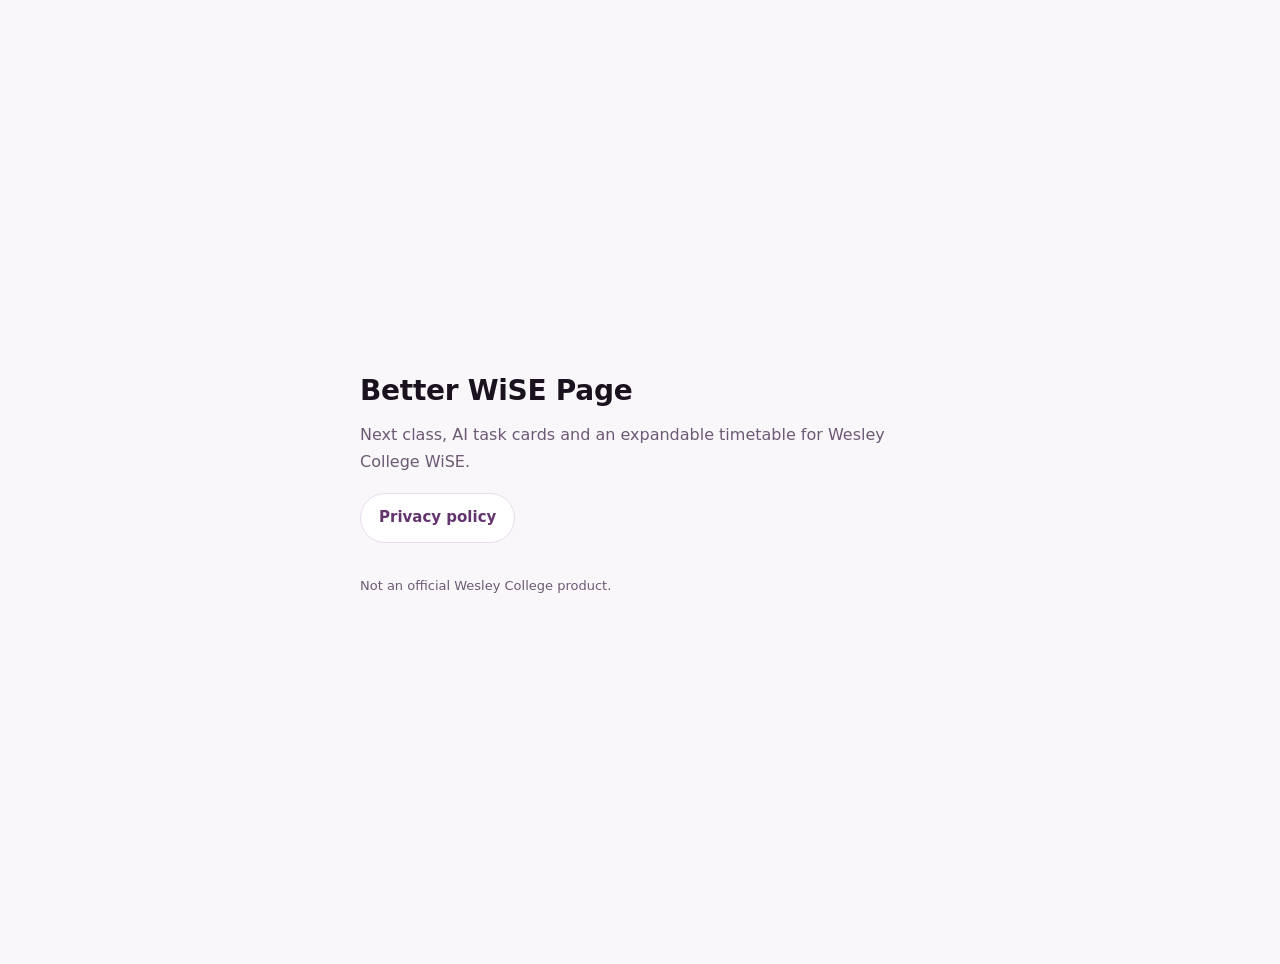
==== index.html @ 28513985 "Add index.html" ====
<!doctype html>
<html lang="en">
<head>
<meta charset="utf-8" />
<meta name="viewport" content="width=device-width, initial-scale=1" />
<title>Better WiSE Page</title>
<meta name="description" content="Better WiSE Page — a browser extension that improves the WiSE learning platform." />
<style>
  :root{--ink:#1b1220;--muted:#6c5a74;--purple:#64346f;--bg:#faf7fb;--line:#e7dced}
  body{
    margin:0;min-height:100vh;display:grid;place-items:center;background:var(--bg);color:var(--ink);
    font:16px/1.7 ui-sans-serif,system-ui,-apple-system,"Segoe UI",Roboto,sans-serif;padding:32px
  }
  main{max-width:560px;width:100%}
  h1{font-size:28px;margin:0 0 6px;letter-spacing:-.01em}
  p{margin:0 0 18px;color:var(--muted)}
  .links{display:flex;flex-wrap:wrap;gap:12px}
  a.btn{
    display:inline-block;padding:11px 18px;border-radius:999px;text-decoration:none;
    border:1px solid var(--line);background:#fff;color:var(--purple);font-weight:600;font-size:15px
  }
  a.btn:hover{border-color:var(--purple)}
  footer{margin-top:32px;font-size:13px;color:var(--muted)}
  @media (prefers-color-scheme: dark){
    :root{--ink:#f2ecf5;--muted:#a99bb2;--bg:#171019;--line:#3a2c40}
    a.btn{background:#221722;color:#d9b3e6}
  }
</style>
</head>
<body>
<main>
  <h1>Better WiSE Page</h1>
  <p>Next class, AI task cards and an expandable timetable for Wesley College WiSE.</p>
  <div class="links">
    <a class="btn" href="./privacy.html">Privacy policy</a>
  </div>
  <footer>Not an official Wesley College product.</footer>
</main>
</body>
</html>
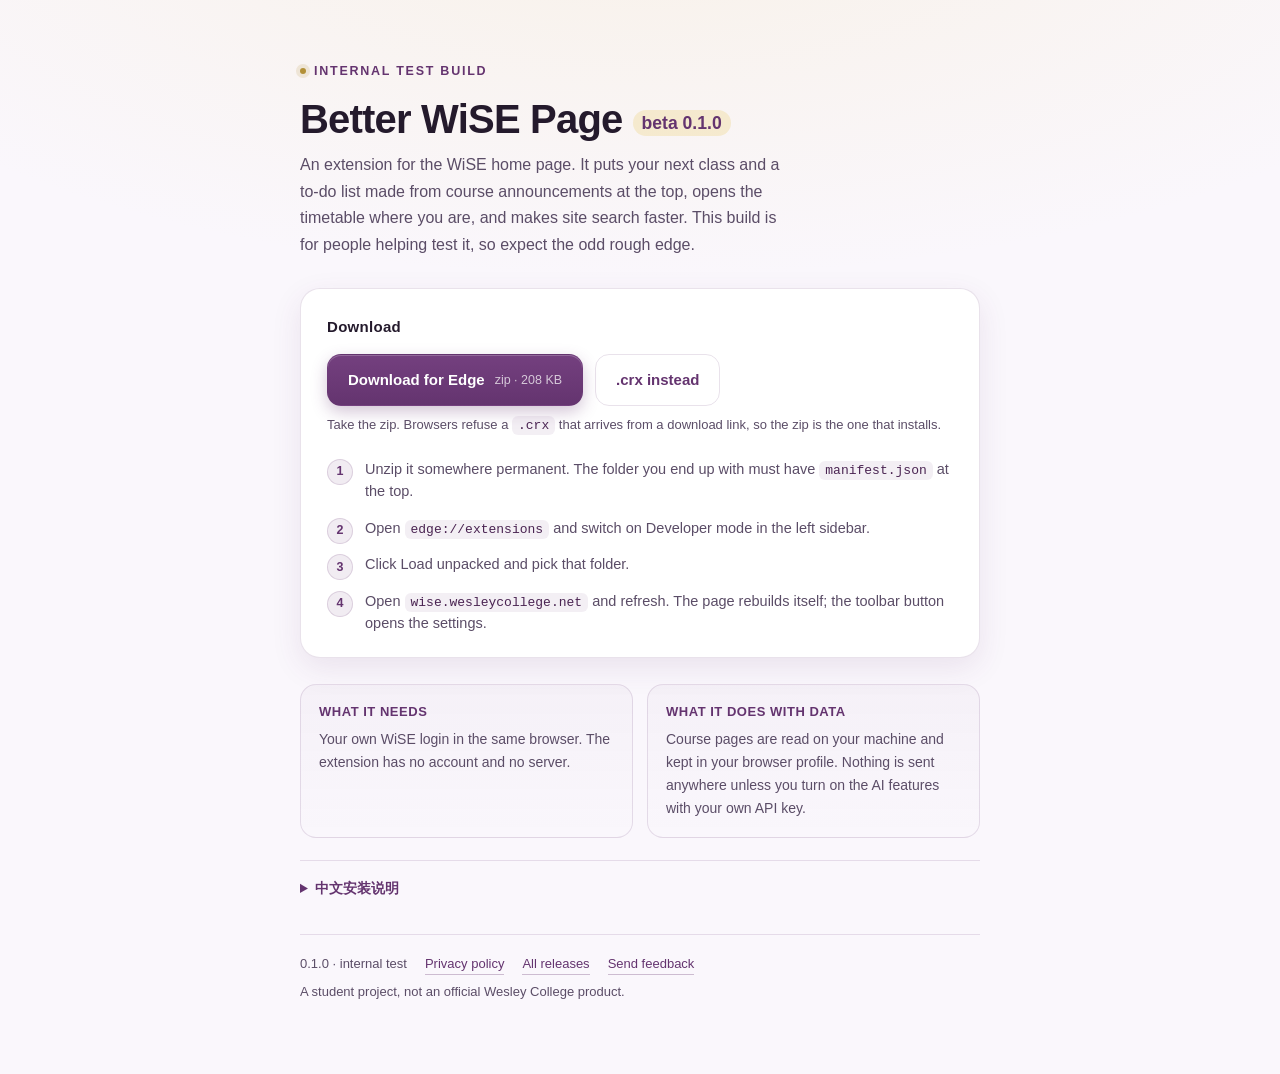
==== commit c5bc6594: "beta landing page" ====
--- a/index.html
+++ b/index.html
@@ -1,40 +1,181 @@
 <!doctype html>
 <html lang="en">
 <head>
-<meta charset="utf-8" />
-<meta name="viewport" content="width=device-width, initial-scale=1" />
-<title>Better WiSE Page</title>
-<meta name="description" content="Better WiSE Page — a browser extension that improves the WiSE learning platform." />
+<meta charset="utf-8">
+<meta name="viewport" content="width=device-width,initial-scale=1">
+<title>Better WiSE Page · beta 0.1.0</title>
+<meta name="description" content="Test build of Better WiSE Page, a browser extension that rebuilds the Wesley College WiSE home page.">
 <style>
-  :root{--ink:#1b1220;--muted:#6c5a74;--purple:#64346f;--bg:#faf7fb;--line:#e7dced}
+  :root{
+    --purple:#64346f; --purple-d:#4a2452; --gold:#b39037; --cream:#f0dca0;
+    --ink:#241a2c; --ink-2:#5b4d67; --line:rgba(100,52,111,.14);
+    --bg:#faf7fc; --card:#ffffff; --shadow:0 10px 30px rgba(100,52,111,.10);
+  }
+  @media (prefers-color-scheme: dark){
+    :root{ --ink:#f4eef8; --ink-2:#b9a9c6; --line:rgba(240,220,160,.16);
+      --bg:#16111b; --card:#1f1826; --shadow:0 10px 30px rgba(0,0,0,.35); }
+  }
+  *{box-sizing:border-box}
+  html,body{margin:0}
   body{
-    margin:0;min-height:100vh;display:grid;place-items:center;background:var(--bg);color:var(--ink);
-    font:16px/1.7 ui-sans-serif,system-ui,-apple-system,"Segoe UI",Roboto,sans-serif;padding:32px
+    background:
+      radial-gradient(120% 60% at 50% -10%, rgba(240,220,160,.22), transparent 60%),
+      var(--bg);
+    color:var(--ink);
+    font:16px/1.65 -apple-system,BlinkMacSystemFont,"Segoe UI",Roboto,"Helvetica Neue",Arial,sans-serif;
+    -webkit-font-smoothing:antialiased;
+    padding:56px 20px 72px;
   }
-  main{max-width:560px;width:100%}
-  h1{font-size:28px;margin:0 0 6px;letter-spacing:-.01em}
-  p{margin:0 0 18px;color:var(--muted)}
-  .links{display:flex;flex-wrap:wrap;gap:12px}
-  a.btn{
-    display:inline-block;padding:11px 18px;border-radius:999px;text-decoration:none;
-    border:1px solid var(--line);background:#fff;color:var(--purple);font-weight:600;font-size:15px
+  .wrap{max-width:680px;margin:0 auto}
+  .eyebrow{
+    display:inline-flex;align-items:center;gap:8px;
+    font-size:12.5px;letter-spacing:.14em;text-transform:uppercase;
+    color:var(--purple);font-weight:650;
   }
-  a.btn:hover{border-color:var(--purple)}
-  footer{margin-top:32px;font-size:13px;color:var(--muted)}
+  @media (prefers-color-scheme: dark){ .eyebrow{color:var(--cream)} }
+  .eyebrow .dot{width:6px;height:6px;border-radius:50%;background:var(--gold);box-shadow:0 0 0 4px rgba(179,144,55,.16)}
+  h1{font-size:clamp(28px,5vw,40px);line-height:1.15;letter-spacing:-.02em;margin:14px 0 10px}
+  h1 .v{
+    font-size:.44em;font-weight:600;vertical-align:middle;margin-left:10px;
+    padding:3px 9px;border-radius:999px;color:var(--purple);
+    background:rgba(240,220,160,.45);letter-spacing:0;
+  }
+  @media (prefers-color-scheme: dark){ h1 .v{color:#2a1c33;background:var(--cream)} }
+  .lede{color:var(--ink-2);margin:0 0 30px;max-width:56ch}
+  .card{
+    background:var(--card);border:1px solid var(--line);border-radius:20px;
+    padding:26px 26px 22px;box-shadow:var(--shadow);
+  }
+  h2{font-size:15px;letter-spacing:.02em;margin:0 0 14px;color:var(--ink)}
+  .dl{display:flex;flex-wrap:wrap;gap:12px;margin:0 0 8px}
+  .btn{
+    display:inline-flex;align-items:center;gap:10px;
+    padding:13px 20px;border-radius:14px;text-decoration:none;font-weight:600;font-size:15px;
+    border:1px solid transparent;transition:transform .12s ease,box-shadow .2s ease;
+  }
+  .btn:active{transform:translateY(1px)}
+  .btn-primary{
+    color:#fff;background:linear-gradient(180deg,#74407f,var(--purple));
+    box-shadow:0 6px 16px rgba(100,52,111,.28),inset 0 1px 0 rgba(255,255,255,.22);
+  }
+  .btn-primary:hover{box-shadow:0 8px 22px rgba(100,52,111,.34),inset 0 1px 0 rgba(255,255,255,.26)}
+  .btn-ghost{color:var(--purple);background:transparent;border-color:var(--line)}
+  @media (prefers-color-scheme: dark){ .btn-ghost{color:var(--cream)} }
+  .btn small{font-weight:450;opacity:.72;font-size:12.5px}
+  .hint{font-size:13px;color:var(--ink-2);margin:6px 0 0}
+  ol.steps{margin:22px 0 0;padding:0;list-style:none;counter-reset:s}
+  ol.steps li{
+    counter-increment:s;position:relative;padding:0 0 14px 38px;
+    color:var(--ink-2);font-size:14.5px;line-height:1.55;
+  }
+  ol.steps li:last-child{padding-bottom:0}
+  ol.steps li::before{
+    content:counter(s);position:absolute;left:0;top:1px;
+    width:24px;height:24px;border-radius:50%;
+    display:grid;place-items:center;font-size:12.5px;font-weight:650;
+    color:var(--purple);background:rgba(100,52,111,.09);
+    border:1px solid rgba(100,52,111,.16);
+  }
   @media (prefers-color-scheme: dark){
-    :root{--ink:#f2ecf5;--muted:#a99bb2;--bg:#171019;--line:#3a2c40}
-    a.btn{background:#221722;color:#d9b3e6}
+    ol.steps li::before{color:var(--cream);background:rgba(240,220,160,.10);border-color:rgba(240,220,160,.2)}
   }
+  ol.steps code, .card code{
+    font:13px/1.4 ui-monospace,SFMono-Regular,Menlo,Consolas,monospace;
+    background:rgba(100,52,111,.08);padding:2px 6px;border-radius:6px;
+    color:var(--purple-d);word-break:break-word;
+  }
+  @media (prefers-color-scheme: dark){
+    ol.steps code,.card code{background:rgba(240,220,160,.10);color:var(--cream)}
+  }
+  .split{display:grid;gap:14px;margin-top:26px}
+  @media (min-width:620px){ .split{grid-template-columns:1fr 1fr} }
+  .mini{
+    border:1px solid var(--line);border-radius:16px;padding:16px 18px;
+    font-size:14px;color:var(--ink-2);background:linear-gradient(180deg,rgba(100,52,111,.03),transparent);
+  }
+  .mini h3{margin:0 0 6px;font-size:13px;letter-spacing:.04em;text-transform:uppercase;color:var(--purple)}
+  @media (prefers-color-scheme: dark){ .mini h3{color:var(--cream)} }
+  .mini p{margin:0}
+  details{margin-top:22px;border-top:1px solid var(--line);padding-top:16px}
+  summary{cursor:pointer;font-size:14px;color:var(--purple);font-weight:600;outline:none}
+  @media (prefers-color-scheme: dark){ summary{color:var(--cream)} }
+  details ol{margin:12px 0 0;padding-left:20px;color:var(--ink-2);font-size:14.5px}
+  details li{margin:6px 0}
+  footer{
+    margin-top:34px;padding-top:18px;border-top:1px solid var(--line);
+    font-size:13px;color:var(--ink-2);display:flex;flex-wrap:wrap;gap:6px 18px;align-items:baseline;
+  }
+  footer a{color:var(--purple);text-decoration:none;border-bottom:1px solid rgba(100,52,111,.3)}
+  @media (prefers-color-scheme: dark){ footer a{color:var(--cream);border-bottom-color:rgba(240,220,160,.3)} }
+  a{color:inherit}
 </style>
 </head>
 <body>
-<main>
-  <h1>Better WiSE Page</h1>
-  <p>Next class, AI task cards and an expandable timetable for Wesley College WiSE.</p>
-  <div class="links">
-    <a class="btn" href="./privacy.html">Privacy policy</a>
+<div class="wrap">
+
+  <div class="eyebrow"><span class="dot"></span>Internal test build</div>
+  <h1>Better WiSE Page<span class="v">beta 0.1.0</span></h1>
+  <p class="lede">
+    An extension for the WiSE home page. It puts your next class and a to-do list made from
+    course announcements at the top, opens the timetable where you are, and makes site search
+    faster. This build is for people helping test it, so expect the odd rough edge.
+  </p>
+
+  <div class="card">
+    <h2>Download</h2>
+    <div class="dl">
+      <a class="btn btn-primary"
+         href="https://github.com/Mekathun/better-wise-page/releases/latest/download/Better_WiSE_v0.1.0.zip">
+        Download for Edge <small>zip · 208 KB</small>
+      </a>
+      <a class="btn btn-ghost"
+         href="https://github.com/Mekathun/better-wise-page/releases/latest/download/Better_WiSE_v0.1.0.crx">
+        .crx instead
+      </a>
+    </div>
+    <p class="hint">
+      Take the zip. Browsers refuse a <code>.crx</code> that arrives from a download link, so
+      the zip is the one that installs.
+    </p>
+
+    <ol class="steps">
+      <li>Unzip it somewhere permanent. The folder you end up with must have <code>manifest.json</code> at the top.</li>
+      <li>Open <code>edge://extensions</code> and switch on Developer mode in the left sidebar.</li>
+      <li>Click Load unpacked and pick that folder.</li>
+      <li>Open <code>wise.wesleycollege.net</code> and refresh. The page rebuilds itself; the toolbar button opens the settings.</li>
+    </ol>
   </div>
-  <footer>Not an official Wesley College product.</footer>
-</main>
+
+  <div class="split">
+    <div class="mini">
+      <h3>What it needs</h3>
+      <p>Your own WiSE login in the same browser. The extension has no account and no server.</p>
+    </div>
+    <div class="mini">
+      <h3>What it does with data</h3>
+      <p>Course pages are read on your machine and kept in your browser profile. Nothing is sent anywhere unless you turn on the AI features with your own API key.</p>
+    </div>
+  </div>
+
+  <details>
+    <summary>中文安装说明</summary>
+    <ol>
+      <li>解压 zip，确认文件夹第一层就能看到 <code>manifest.json</code>。</li>
+      <li>地址栏输入 <code>edge://extensions</code>，打开左侧的「开发者模式」。</li>
+      <li>点「加载解压缩的扩展」，选中刚才那个文件夹。</li>
+      <li>打开 <code>wise.wesleycollege.net</code> 刷新页面即可。工具栏上的扩展按钮是设置入口。</li>
+      <li>换版本时先在列表里移除旧的，再加载新文件夹。</li>
+    </ol>
+  </details>
+
+  <footer>
+    <span>0.1.0 · internal test</span>
+    <a href="https://mekathun.github.io/better-wise-page/privacy.html">Privacy policy</a>
+    <a href="https://github.com/Mekathun/better-wise-page/releases">All releases</a>
+    <a href="mailto:chris.guo@wesleycollege.edu.au">Send feedback</a>
+    <span>A student project, not an official Wesley College product.</span>
+  </footer>
+
+</div>
 </body>
 </html>
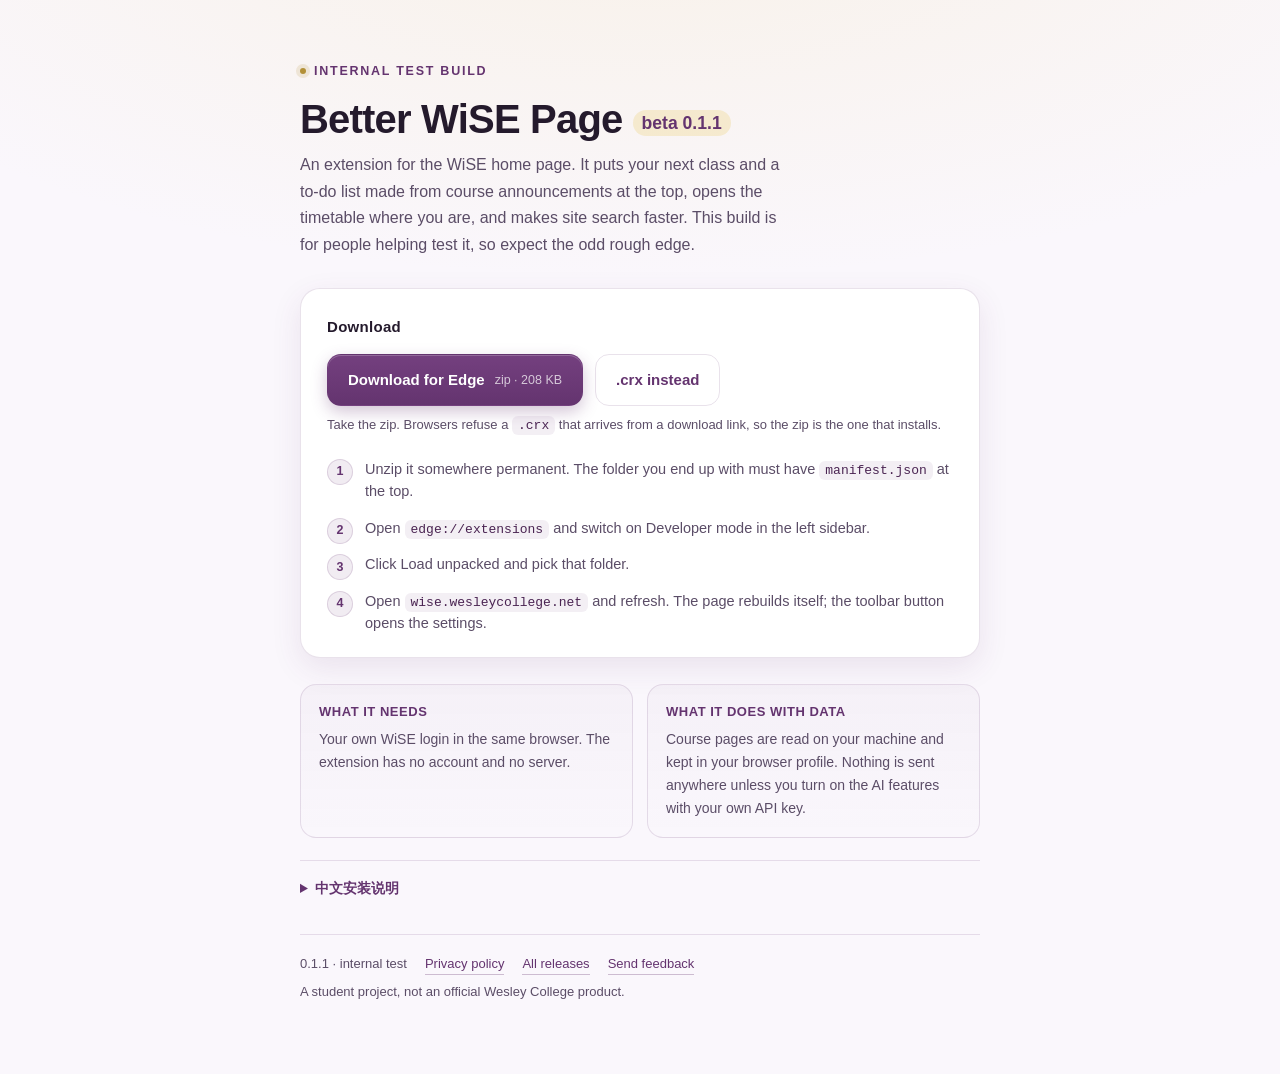
==== commit 992cf08b: "beta landing page" ====
--- a/index.html
+++ b/index.html
@@ -3,7 +3,7 @@
 <head>
 <meta charset="utf-8">
 <meta name="viewport" content="width=device-width,initial-scale=1">
-<title>Better WiSE Page · beta 0.1.0</title>
+<title>Better WiSE Page · beta 0.1.1</title>
 <meta name="description" content="Test build of Better WiSE Page, a browser extension that rebuilds the Wesley College WiSE home page.">
 <style>
   :root{
@@ -114,7 +114,7 @@
 <div class="wrap">
 
   <div class="eyebrow"><span class="dot"></span>Internal test build</div>
-  <h1>Better WiSE Page<span class="v">beta 0.1.0</span></h1>
+  <h1>Better WiSE Page<span class="v">beta 0.1.1</span></h1>
   <p class="lede">
     An extension for the WiSE home page. It puts your next class and a to-do list made from
     course announcements at the top, opens the timetable where you are, and makes site search
@@ -125,11 +125,11 @@
     <h2>Download</h2>
     <div class="dl">
       <a class="btn btn-primary"
-         href="https://github.com/Mekathun/better-wise-page/releases/latest/download/Better_WiSE_v0.1.0.zip">
+         href="https://github.com/Mekathun/better-wise-page/releases/latest/download/Better_WiSE_v0.1.1.zip">
         Download for Edge <small>zip · 208 KB</small>
       </a>
       <a class="btn btn-ghost"
-         href="https://github.com/Mekathun/better-wise-page/releases/latest/download/Better_WiSE_v0.1.0.crx">
+         href="https://github.com/Mekathun/better-wise-page/releases/latest/download/Better_WiSE_v0.1.1.crx">
         .crx instead
       </a>
     </div>
@@ -169,7 +169,7 @@
   </details>
 
   <footer>
-    <span>0.1.0 · internal test</span>
+    <span>0.1.1 · internal test</span>
     <a href="https://mekathun.github.io/better-wise-page/privacy.html">Privacy policy</a>
     <a href="https://github.com/Mekathun/better-wise-page/releases">All releases</a>
     <a href="mailto:chris.guo@wesleycollege.edu.au">Send feedback</a>
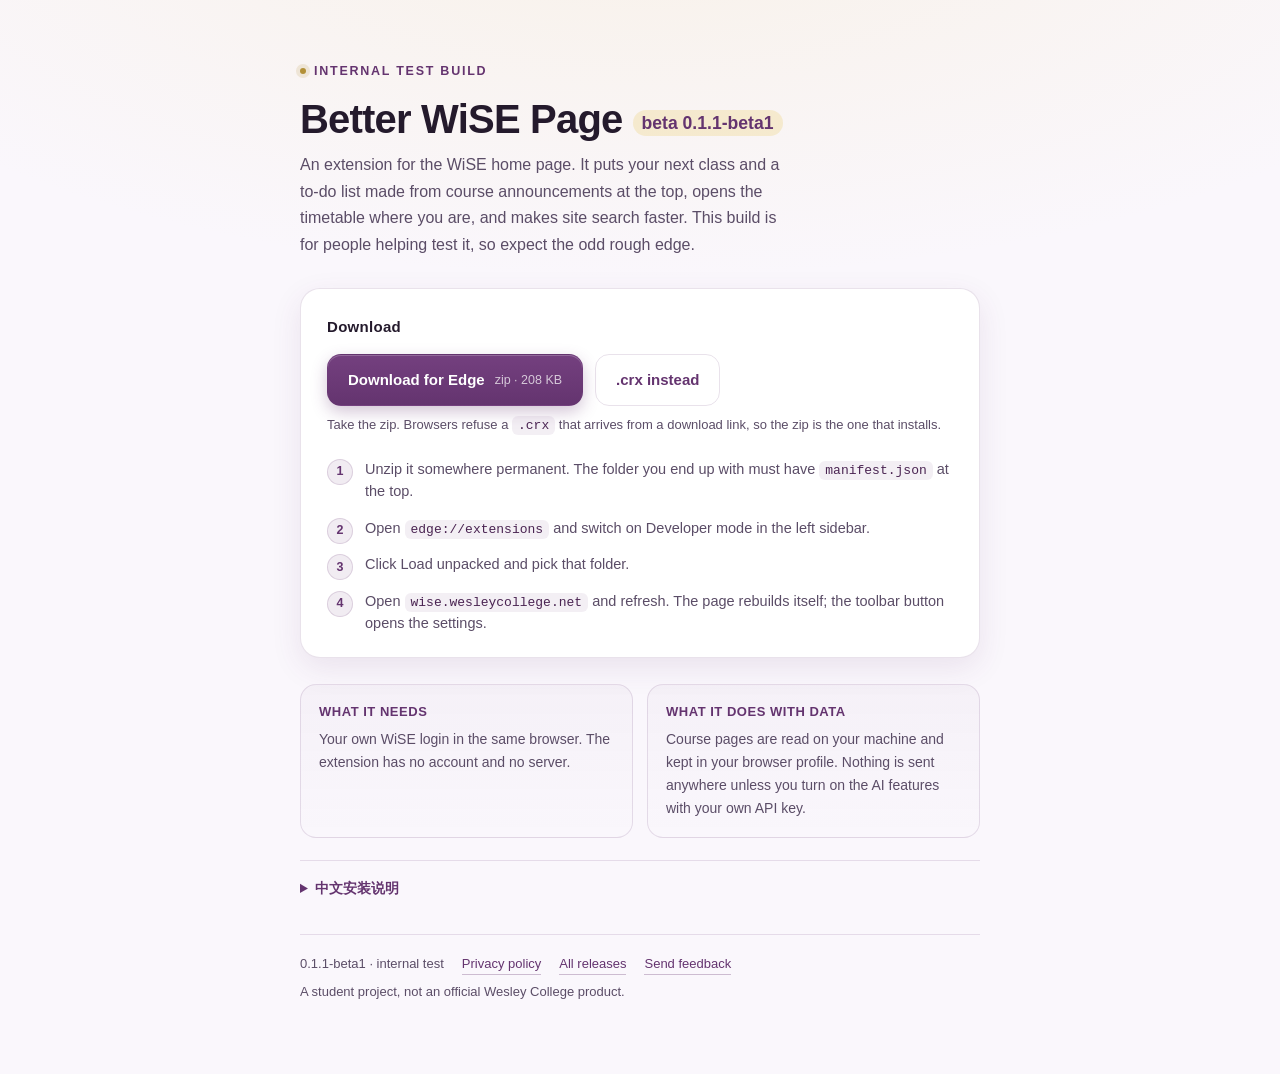
==== commit 2de3ac2c: "beta landing page" ====
--- a/index.html
+++ b/index.html
@@ -3,7 +3,7 @@
 <head>
 <meta charset="utf-8">
 <meta name="viewport" content="width=device-width,initial-scale=1">
-<title>Better WiSE Page · beta 0.1.1</title>
+<title>Better WiSE Page · beta 0.1.1-beta1</title>
 <meta name="description" content="Test build of Better WiSE Page, a browser extension that rebuilds the Wesley College WiSE home page.">
 <style>
   :root{
@@ -114,7 +114,7 @@
 <div class="wrap">
 
   <div class="eyebrow"><span class="dot"></span>Internal test build</div>
-  <h1>Better WiSE Page<span class="v">beta 0.1.1</span></h1>
+  <h1>Better WiSE Page<span class="v">beta 0.1.1-beta1</span></h1>
   <p class="lede">
     An extension for the WiSE home page. It puts your next class and a to-do list made from
     course announcements at the top, opens the timetable where you are, and makes site search
@@ -125,11 +125,11 @@
     <h2>Download</h2>
     <div class="dl">
       <a class="btn btn-primary"
-         href="https://github.com/Mekathun/better-wise-page/releases/latest/download/Better_WiSE_v0.1.1.zip">
+         href="https://github.com/Mekathun/better-wise-page/releases/latest/download/Better_WiSE_v0.1.1-beta1.zip">
         Download for Edge <small>zip · 208 KB</small>
       </a>
       <a class="btn btn-ghost"
-         href="https://github.com/Mekathun/better-wise-page/releases/latest/download/Better_WiSE_v0.1.1.crx">
+         href="https://github.com/Mekathun/better-wise-page/releases/latest/download/Better_WiSE_v0.1.1-beta1.crx">
         .crx instead
       </a>
     </div>
@@ -169,7 +169,7 @@
   </details>
 
   <footer>
-    <span>0.1.1 · internal test</span>
+    <span>0.1.1-beta1 · internal test</span>
     <a href="https://mekathun.github.io/better-wise-page/privacy.html">Privacy policy</a>
     <a href="https://github.com/Mekathun/better-wise-page/releases">All releases</a>
     <a href="mailto:chris.guo@wesleycollege.edu.au">Send feedback</a>
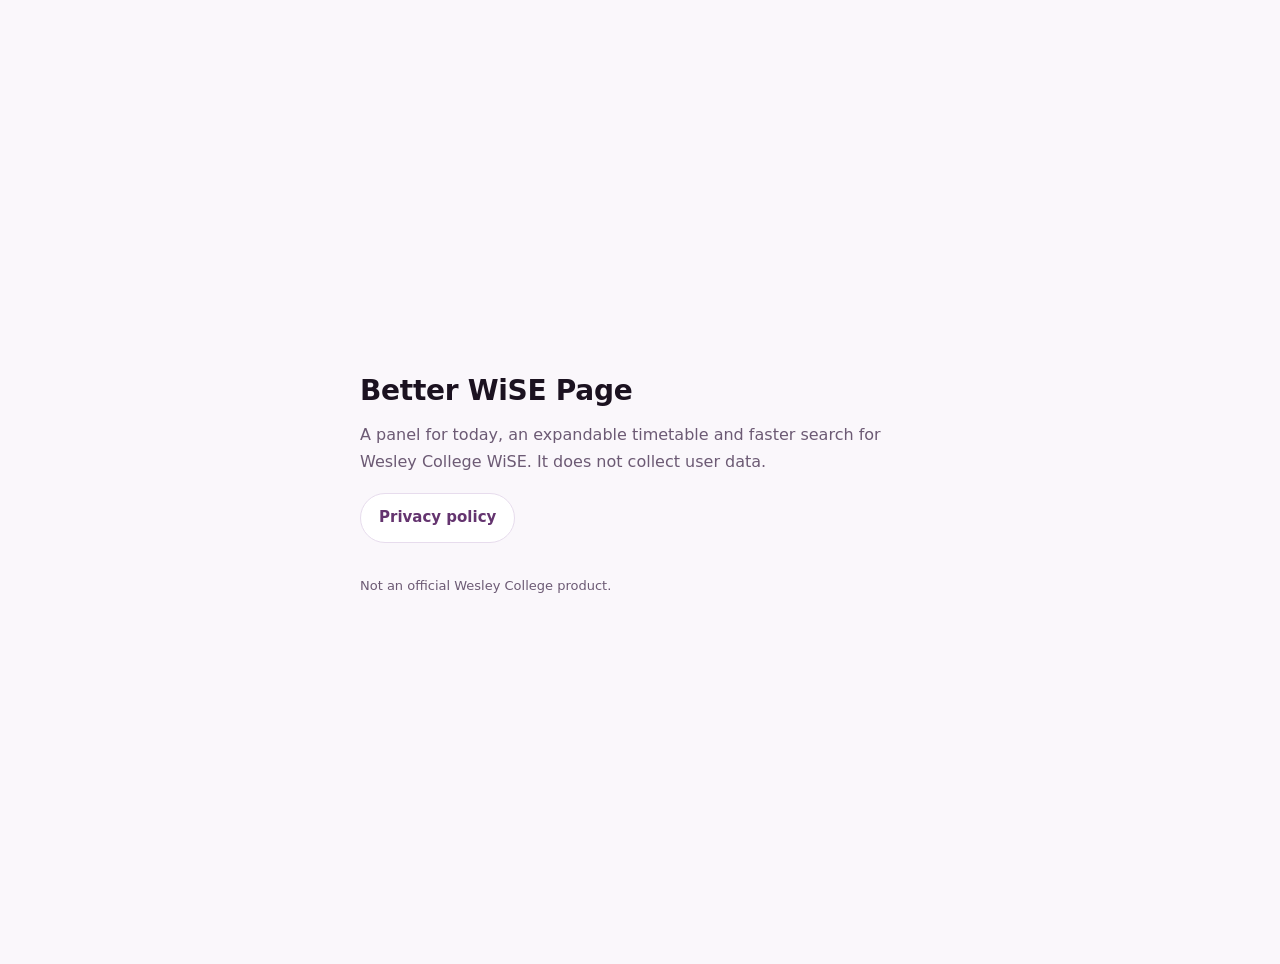
==== commit 0a4ff9ad: "0.1.3: three-segment version, privacy and landing pages without AI wording" ====
--- a/index.html
+++ b/index.html
@@ -1,181 +1,40 @@
 <!doctype html>
 <html lang="en">
 <head>
-<meta charset="utf-8">
-<meta name="viewport" content="width=device-width,initial-scale=1">
-<title>Better WiSE Page · beta 0.1.1-beta1</title>
-<meta name="description" content="Test build of Better WiSE Page, a browser extension that rebuilds the Wesley College WiSE home page.">
+<meta charset="utf-8" />
+<meta name="viewport" content="width=device-width, initial-scale=1" />
+<title>Better WiSE Page</title>
+<meta name="description" content="Better WiSE Page — a browser extension that improves the WiSE learning platform." />
 <style>
-  :root{
-    --purple:#64346f; --purple-d:#4a2452; --gold:#b39037; --cream:#f0dca0;
-    --ink:#241a2c; --ink-2:#5b4d67; --line:rgba(100,52,111,.14);
-    --bg:#faf7fc; --card:#ffffff; --shadow:0 10px 30px rgba(100,52,111,.10);
+  :root{--ink:#1b1220;--muted:#6c5a74;--purple:#64346f;--bg:#faf7fb;--line:#e7dced}
+  body{
+    margin:0;min-height:100vh;display:grid;place-items:center;background:var(--bg);color:var(--ink);
+    font:16px/1.7 ui-sans-serif,system-ui,-apple-system,"Segoe UI",Roboto,sans-serif;padding:32px
   }
+  main{max-width:560px;width:100%}
+  h1{font-size:28px;margin:0 0 6px;letter-spacing:-.01em}
+  p{margin:0 0 18px;color:var(--muted)}
+  .links{display:flex;flex-wrap:wrap;gap:12px}
+  a.btn{
+    display:inline-block;padding:11px 18px;border-radius:999px;text-decoration:none;
+    border:1px solid var(--line);background:#fff;color:var(--purple);font-weight:600;font-size:15px
+  }
+  a.btn:hover{border-color:var(--purple)}
+  footer{margin-top:32px;font-size:13px;color:var(--muted)}
   @media (prefers-color-scheme: dark){
-    :root{ --ink:#f4eef8; --ink-2:#b9a9c6; --line:rgba(240,220,160,.16);
-      --bg:#16111b; --card:#1f1826; --shadow:0 10px 30px rgba(0,0,0,.35); }
+    :root{--ink:#f2ecf5;--muted:#a99bb2;--bg:#171019;--line:#3a2c40}
+    a.btn{background:#221722;color:#d9b3e6}
   }
-  *{box-sizing:border-box}
-  html,body{margin:0}
-  body{
-    background:
-      radial-gradient(120% 60% at 50% -10%, rgba(240,220,160,.22), transparent 60%),
-      var(--bg);
-    color:var(--ink);
-    font:16px/1.65 -apple-system,BlinkMacSystemFont,"Segoe UI",Roboto,"Helvetica Neue",Arial,sans-serif;
-    -webkit-font-smoothing:antialiased;
-    padding:56px 20px 72px;
-  }
-  .wrap{max-width:680px;margin:0 auto}
-  .eyebrow{
-    display:inline-flex;align-items:center;gap:8px;
-    font-size:12.5px;letter-spacing:.14em;text-transform:uppercase;
-    color:var(--purple);font-weight:650;
-  }
-  @media (prefers-color-scheme: dark){ .eyebrow{color:var(--cream)} }
-  .eyebrow .dot{width:6px;height:6px;border-radius:50%;background:var(--gold);box-shadow:0 0 0 4px rgba(179,144,55,.16)}
-  h1{font-size:clamp(28px,5vw,40px);line-height:1.15;letter-spacing:-.02em;margin:14px 0 10px}
-  h1 .v{
-    font-size:.44em;font-weight:600;vertical-align:middle;margin-left:10px;
-    padding:3px 9px;border-radius:999px;color:var(--purple);
-    background:rgba(240,220,160,.45);letter-spacing:0;
-  }
-  @media (prefers-color-scheme: dark){ h1 .v{color:#2a1c33;background:var(--cream)} }
-  .lede{color:var(--ink-2);margin:0 0 30px;max-width:56ch}
-  .card{
-    background:var(--card);border:1px solid var(--line);border-radius:20px;
-    padding:26px 26px 22px;box-shadow:var(--shadow);
-  }
-  h2{font-size:15px;letter-spacing:.02em;margin:0 0 14px;color:var(--ink)}
-  .dl{display:flex;flex-wrap:wrap;gap:12px;margin:0 0 8px}
-  .btn{
-    display:inline-flex;align-items:center;gap:10px;
-    padding:13px 20px;border-radius:14px;text-decoration:none;font-weight:600;font-size:15px;
-    border:1px solid transparent;transition:transform .12s ease,box-shadow .2s ease;
-  }
-  .btn:active{transform:translateY(1px)}
-  .btn-primary{
-    color:#fff;background:linear-gradient(180deg,#74407f,var(--purple));
-    box-shadow:0 6px 16px rgba(100,52,111,.28),inset 0 1px 0 rgba(255,255,255,.22);
-  }
-  .btn-primary:hover{box-shadow:0 8px 22px rgba(100,52,111,.34),inset 0 1px 0 rgba(255,255,255,.26)}
-  .btn-ghost{color:var(--purple);background:transparent;border-color:var(--line)}
-  @media (prefers-color-scheme: dark){ .btn-ghost{color:var(--cream)} }
-  .btn small{font-weight:450;opacity:.72;font-size:12.5px}
-  .hint{font-size:13px;color:var(--ink-2);margin:6px 0 0}
-  ol.steps{margin:22px 0 0;padding:0;list-style:none;counter-reset:s}
-  ol.steps li{
-    counter-increment:s;position:relative;padding:0 0 14px 38px;
-    color:var(--ink-2);font-size:14.5px;line-height:1.55;
-  }
-  ol.steps li:last-child{padding-bottom:0}
-  ol.steps li::before{
-    content:counter(s);position:absolute;left:0;top:1px;
-    width:24px;height:24px;border-radius:50%;
-    display:grid;place-items:center;font-size:12.5px;font-weight:650;
-    color:var(--purple);background:rgba(100,52,111,.09);
-    border:1px solid rgba(100,52,111,.16);
-  }
-  @media (prefers-color-scheme: dark){
-    ol.steps li::before{color:var(--cream);background:rgba(240,220,160,.10);border-color:rgba(240,220,160,.2)}
-  }
-  ol.steps code, .card code{
-    font:13px/1.4 ui-monospace,SFMono-Regular,Menlo,Consolas,monospace;
-    background:rgba(100,52,111,.08);padding:2px 6px;border-radius:6px;
-    color:var(--purple-d);word-break:break-word;
-  }
-  @media (prefers-color-scheme: dark){
-    ol.steps code,.card code{background:rgba(240,220,160,.10);color:var(--cream)}
-  }
-  .split{display:grid;gap:14px;margin-top:26px}
-  @media (min-width:620px){ .split{grid-template-columns:1fr 1fr} }
-  .mini{
-    border:1px solid var(--line);border-radius:16px;padding:16px 18px;
-    font-size:14px;color:var(--ink-2);background:linear-gradient(180deg,rgba(100,52,111,.03),transparent);
-  }
-  .mini h3{margin:0 0 6px;font-size:13px;letter-spacing:.04em;text-transform:uppercase;color:var(--purple)}
-  @media (prefers-color-scheme: dark){ .mini h3{color:var(--cream)} }
-  .mini p{margin:0}
-  details{margin-top:22px;border-top:1px solid var(--line);padding-top:16px}
-  summary{cursor:pointer;font-size:14px;color:var(--purple);font-weight:600;outline:none}
-  @media (prefers-color-scheme: dark){ summary{color:var(--cream)} }
-  details ol{margin:12px 0 0;padding-left:20px;color:var(--ink-2);font-size:14.5px}
-  details li{margin:6px 0}
-  footer{
-    margin-top:34px;padding-top:18px;border-top:1px solid var(--line);
-    font-size:13px;color:var(--ink-2);display:flex;flex-wrap:wrap;gap:6px 18px;align-items:baseline;
-  }
-  footer a{color:var(--purple);text-decoration:none;border-bottom:1px solid rgba(100,52,111,.3)}
-  @media (prefers-color-scheme: dark){ footer a{color:var(--cream);border-bottom-color:rgba(240,220,160,.3)} }
-  a{color:inherit}
 </style>
 </head>
 <body>
-<div class="wrap">
-
-  <div class="eyebrow"><span class="dot"></span>Internal test build</div>
-  <h1>Better WiSE Page<span class="v">beta 0.1.1-beta1</span></h1>
-  <p class="lede">
-    An extension for the WiSE home page. It puts your next class and a to-do list made from
-    course announcements at the top, opens the timetable where you are, and makes site search
-    faster. This build is for people helping test it, so expect the odd rough edge.
-  </p>
-
-  <div class="card">
-    <h2>Download</h2>
-    <div class="dl">
-      <a class="btn btn-primary"
-         href="https://github.com/Mekathun/better-wise-page/releases/latest/download/Better_WiSE_v0.1.1-beta1.zip">
-        Download for Edge <small>zip · 208 KB</small>
-      </a>
-      <a class="btn btn-ghost"
-         href="https://github.com/Mekathun/better-wise-page/releases/latest/download/Better_WiSE_v0.1.1-beta1.crx">
-        .crx instead
-      </a>
-    </div>
-    <p class="hint">
-      Take the zip. Browsers refuse a <code>.crx</code> that arrives from a download link, so
-      the zip is the one that installs.
-    </p>
-
-    <ol class="steps">
-      <li>Unzip it somewhere permanent. The folder you end up with must have <code>manifest.json</code> at the top.</li>
-      <li>Open <code>edge://extensions</code> and switch on Developer mode in the left sidebar.</li>
-      <li>Click Load unpacked and pick that folder.</li>
-      <li>Open <code>wise.wesleycollege.net</code> and refresh. The page rebuilds itself; the toolbar button opens the settings.</li>
-    </ol>
+<main>
+  <h1>Better WiSE Page</h1>
+  <p>A panel for today, an expandable timetable and faster search for Wesley College WiSE. It does not collect user data.</p>
+  <div class="links">
+    <a class="btn" href="./privacy.html">Privacy policy</a>
   </div>
-
-  <div class="split">
-    <div class="mini">
-      <h3>What it needs</h3>
-      <p>Your own WiSE login in the same browser. The extension has no account and no server.</p>
-    </div>
-    <div class="mini">
-      <h3>What it does with data</h3>
-      <p>Course pages are read on your machine and kept in your browser profile. Nothing is sent anywhere unless you turn on the AI features with your own API key.</p>
-    </div>
-  </div>
-
-  <details>
-    <summary>中文安装说明</summary>
-    <ol>
-      <li>解压 zip，确认文件夹第一层就能看到 <code>manifest.json</code>。</li>
-      <li>地址栏输入 <code>edge://extensions</code>，打开左侧的「开发者模式」。</li>
-      <li>点「加载解压缩的扩展」，选中刚才那个文件夹。</li>
-      <li>打开 <code>wise.wesleycollege.net</code> 刷新页面即可。工具栏上的扩展按钮是设置入口。</li>
-      <li>换版本时先在列表里移除旧的，再加载新文件夹。</li>
-    </ol>
-  </details>
-
-  <footer>
-    <span>0.1.1-beta1 · internal test</span>
-    <a href="https://mekathun.github.io/better-wise-page/privacy.html">Privacy policy</a>
-    <a href="https://github.com/Mekathun/better-wise-page/releases">All releases</a>
-    <a href="mailto:chris.guo@wesleycollege.edu.au">Send feedback</a>
-    <span>A student project, not an official Wesley College product.</span>
-  </footer>
-
-</div>
+  <footer>Not an official Wesley College product.</footer>
+</main>
 </body>
 </html>
